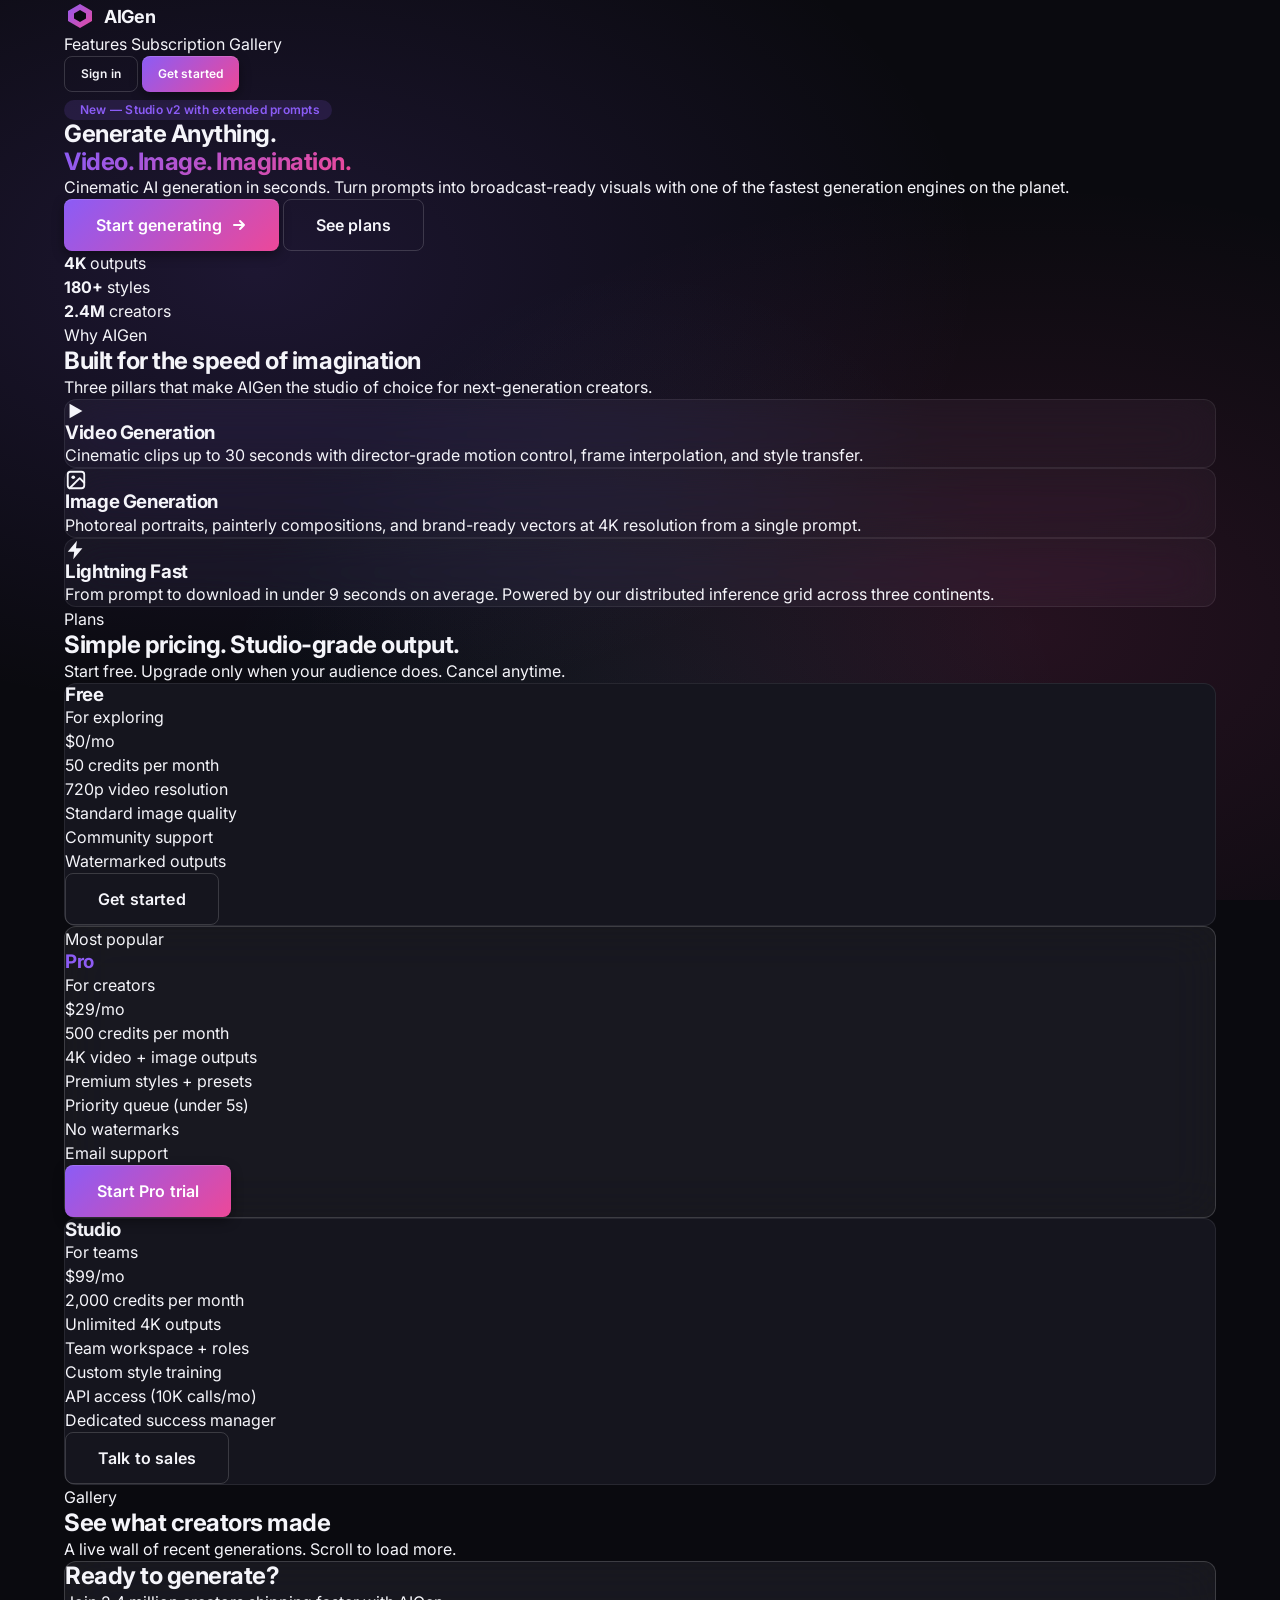
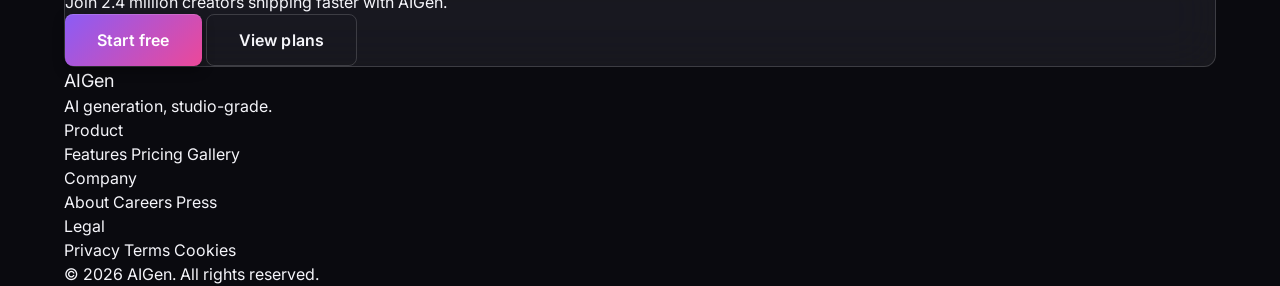
==== index.html @ 41fa5e45 "[Phase 2/Task 1] Add index.html landing structure - Topbar, hero, features, pricing, gallery shell, " ====
<!DOCTYPE html>
<html lang="en">
<head>
    <meta charset="UTF-8" />
    <meta name="viewport" content="width=device-width, initial-scale=1.0" />
    <meta name="description" content="AIGen — Generate stunning videos and images with AI. Cinematic quality in seconds." />
    <title>AIGen — AI Video and Image Generation</title>
    <link rel="stylesheet" href="assets/css/base.css" />
    <link rel="stylesheet" href="assets/css/landing.css" />
</head>
<body class="landing-body">

    <!-- ===================================================================
         Topbar
         =================================================================== -->
    <header class="topbar">
        <div class="topbar-inner container">
            <a href="index.html" class="brand">
                <span class="brand-mark" aria-hidden="true">
                    <svg width="28" height="28" viewBox="0 0 28 28" fill="none">
                        <defs>
                            <linearGradient id="brand-grad" x1="0" y1="0" x2="28" y2="28" gradientUnits="userSpaceOnUse">
                                <stop offset="0%" stop-color="#8B5CF6"/>
                                <stop offset="100%" stop-color="#EC4899"/>
                            </linearGradient>
                        </defs>
                        <path d="M14 2 L26 9 L26 19 L14 26 L2 19 L2 9 Z" fill="url(#brand-grad)" />
                        <path d="M14 8 L20 11.5 L20 16.5 L14 20 L8 16.5 L8 11.5 Z" fill="#0A0A0F" />
                    </svg>
                </span>
                <span class="brand-name">AIGen</span>
            </a>

            <nav class="topbar-nav" aria-label="Primary">
                <a href="#features" class="nav-link">Features</a>
                <a href="#subscription" class="nav-link">Subscription</a>
                <a href="#gallery" class="nav-link">Gallery</a>
            </nav>

            <div class="topbar-actions">
                <a href="login.html" class="btn btn-ghost btn-sm">Sign in</a>
                <a href="login.html" class="btn btn-primary btn-sm">Get started</a>
            </div>
        </div>
    </header>

    <main>
        <!-- ===============================================================
             Hero
             =============================================================== -->
        <section class="hero">
            <div class="hero-glow" aria-hidden="true"></div>
            <div class="hero-inner container">
                <span class="eyebrow pill pill-violet">
                    <span class="eyebrow-dot"></span>
                    New — Studio v2 with extended prompts
                </span>
                <h1 class="hero-title">
                    Generate Anything.<br/>
                    <span class="gradient-text">Video. Image. Imagination.</span>
                </h1>
                <p class="hero-sub">
                    Cinematic AI generation in seconds. Turn prompts into broadcast-ready
                    visuals with one of the fastest generation engines on the planet.
                </p>
                <div class="hero-actions">
                    <a href="login.html" class="btn btn-primary btn-lg">
                        Start generating
                        <svg width="16" height="16" viewBox="0 0 16 16" fill="none" aria-hidden="true">
                            <path d="M3 8h10M9 4l4 4-4 4" stroke="currentColor" stroke-width="2" stroke-linecap="round" stroke-linejoin="round"/>
                        </svg>
                    </a>
                    <a href="#subscription" class="btn btn-ghost btn-lg">See plans</a>
                </div>
                <ul class="hero-meta">
                    <li><strong>4K</strong> outputs</li>
                    <li><strong>180+</strong> styles</li>
                    <li><strong>2.4M</strong> creators</li>
                </ul>
            </div>
        </section>

        <!-- ===============================================================
             Features
             =============================================================== -->
        <section class="features" id="features">
            <div class="container">
                <header class="section-head">
                    <p class="section-eyebrow">Why AIGen</p>
                    <h2 class="section-title">Built for the speed of imagination</h2>
                    <p class="section-sub">Three pillars that make AIGen the studio of choice for next-generation creators.</p>
                </header>

                <div class="features-grid">
                    <article class="feature-card glass">
                        <div class="feature-icon" data-tone="violet" aria-hidden="true">
                            <svg width="22" height="22" viewBox="0 0 24 24" fill="none">
                                <path d="M5 4l14 8-14 8V4z" fill="currentColor"/>
                            </svg>
                        </div>
                        <h3 class="feature-title">Video Generation</h3>
                        <p class="feature-text">Cinematic clips up to 30 seconds with director-grade motion control, frame interpolation, and style transfer.</p>
                    </article>

                    <article class="feature-card glass">
                        <div class="feature-icon" data-tone="fuchsia" aria-hidden="true">
                            <svg width="22" height="22" viewBox="0 0 24 24" fill="none">
                                <rect x="3" y="3" width="18" height="18" rx="3" stroke="currentColor" stroke-width="2"/>
                                <circle cx="9" cy="9" r="2" fill="currentColor"/>
                                <path d="M21 15l-5-5L5 21" stroke="currentColor" stroke-width="2" stroke-linecap="round" stroke-linejoin="round"/>
                            </svg>
                        </div>
                        <h3 class="feature-title">Image Generation</h3>
                        <p class="feature-text">Photoreal portraits, painterly compositions, and brand-ready vectors at 4K resolution from a single prompt.</p>
                    </article>

                    <article class="feature-card glass">
                        <div class="feature-icon" data-tone="cyan" aria-hidden="true">
                            <svg width="22" height="22" viewBox="0 0 24 24" fill="none">
                                <path d="M13 2L3 14h7l-1 8 10-12h-7l1-8z" fill="currentColor"/>
                            </svg>
                        </div>
                        <h3 class="feature-title">Lightning Fast</h3>
                        <p class="feature-text">From prompt to download in under 9 seconds on average. Powered by our distributed inference grid across three continents.</p>
                    </article>
                </div>
            </div>
        </section>

        <!-- ===============================================================
             Pricing / Subscription
             =============================================================== -->
        <section class="pricing" id="subscription">
            <div class="container">
                <header class="section-head">
                    <p class="section-eyebrow">Plans</p>
                    <h2 class="section-title">Simple pricing. Studio-grade output.</h2>
                    <p class="section-sub">Start free. Upgrade only when your audience does. Cancel anytime.</p>
                </header>

                <div class="pricing-grid">
                    <article class="pricing-card surface">
                        <header class="pricing-head">
                            <h3 class="pricing-name">Free</h3>
                            <p class="pricing-tag">For exploring</p>
                        </header>
                        <p class="pricing-price"><span class="price-amount">$0</span><span class="price-period">/mo</span></p>
                        <ul class="pricing-features">
                            <li>50 credits per month</li>
                            <li>720p video resolution</li>
                            <li>Standard image quality</li>
                            <li>Community support</li>
                            <li>Watermarked outputs</li>
                        </ul>
                        <a href="login.html" class="btn btn-ghost btn-lg pricing-cta">Get started</a>
                    </article>

                    <article class="pricing-card pricing-card-featured glass-strong">
                        <span class="pricing-badge">Most popular</span>
                        <header class="pricing-head">
                            <h3 class="pricing-name gradient-text">Pro</h3>
                            <p class="pricing-tag">For creators</p>
                        </header>
                        <p class="pricing-price"><span class="price-amount">$29</span><span class="price-period">/mo</span></p>
                        <ul class="pricing-features">
                            <li>500 credits per month</li>
                            <li>4K video + image outputs</li>
                            <li>Premium styles + presets</li>
                            <li>Priority queue (under 5s)</li>
                            <li>No watermarks</li>
                            <li>Email support</li>
                        </ul>
                        <a href="login.html" class="btn btn-primary btn-lg pricing-cta">Start Pro trial</a>
                    </article>

                    <article class="pricing-card surface">
                        <header class="pricing-head">
                            <h3 class="pricing-name">Studio</h3>
                            <p class="pricing-tag">For teams</p>
                        </header>
                        <p class="pricing-price"><span class="price-amount">$99</span><span class="price-period">/mo</span></p>
                        <ul class="pricing-features">
                            <li>2,000 credits per month</li>
                            <li>Unlimited 4K outputs</li>
                            <li>Team workspace + roles</li>
                            <li>Custom style training</li>
                            <li>API access (10K calls/mo)</li>
                            <li>Dedicated success manager</li>
                        </ul>
                        <a href="login.html" class="btn btn-ghost btn-lg pricing-cta">Talk to sales</a>
                    </article>
                </div>
            </div>
        </section>

        <!-- ===============================================================
             Gallery (Infinity Scroll)
             =============================================================== -->
        <section class="gallery-section" id="gallery">
            <div class="container">
                <header class="section-head">
                    <p class="section-eyebrow">Gallery</p>
                    <h2 class="section-title">See what creators made</h2>
                    <p class="section-sub">A live wall of recent generations. Scroll to load more.</p>
                </header>

                <div class="gallery" id="gallery-grid" aria-live="polite" aria-label="Generated content gallery">
                    <!-- Cards injected by landing.js -->
                </div>

                <div class="gallery-loader" id="gallery-loader" aria-hidden="true">
                    <span class="loader-dot"></span>
                    <span class="loader-dot"></span>
                    <span class="loader-dot"></span>
                </div>

                <div class="gallery-sentinel" id="gallery-sentinel" aria-hidden="true"></div>
            </div>
        </section>

        <!-- ===============================================================
             Final CTA
             =============================================================== -->
        <section class="cta-band">
            <div class="container">
                <div class="cta-card glass-strong">
                    <h2 class="cta-title">Ready to generate?</h2>
                    <p class="cta-text">Join 2.4 million creators shipping faster with AIGen.</p>
                    <div class="cta-actions">
                        <a href="login.html" class="btn btn-primary btn-lg">Start free</a>
                        <a href="#subscription" class="btn btn-ghost btn-lg">View plans</a>
                    </div>
                </div>
            </div>
        </section>
    </main>

    <!-- ===================================================================
         Footer
         =================================================================== -->
    <footer class="footer">
        <div class="container footer-inner">
            <div class="footer-brand">
                <span class="brand-name">AIGen</span>
                <p class="footer-tag">AI generation, studio-grade.</p>
            </div>
            <nav class="footer-nav" aria-label="Footer">
                <div class="footer-col">
                    <p class="footer-col-title">Product</p>
                    <a href="#features">Features</a>
                    <a href="#subscription">Pricing</a>
                    <a href="#gallery">Gallery</a>
                </div>
                <div class="footer-col">
                    <p class="footer-col-title">Company</p>
                    <a href="#">About</a>
                    <a href="#">Careers</a>
                    <a href="#">Press</a>
                </div>
                <div class="footer-col">
                    <p class="footer-col-title">Legal</p>
                    <a href="#">Privacy</a>
                    <a href="#">Terms</a>
                    <a href="#">Cookies</a>
                </div>
            </nav>
            <p class="footer-copy">&copy; 2026 AIGen. All rights reserved.</p>
        </div>
    </footer>

    <script src="assets/js/landing.js"></script>
</body>
</html>
---- assets/css/base.css ----
/* =========================================================================
   AIGen — Base Stylesheet
   Design tokens, modern reset, typography, utilities
   ========================================================================= */

@import url('https://fonts.googleapis.com/css2?family=Inter:wght@400;500;600;700;800&display=swap');

/* -------------------------------------------------------------------------
   Design Tokens
   ------------------------------------------------------------------------- */
:root {
    /* Surfaces (dark theme) */
    --bg-base:        #0A0A0F;
    --bg-elevated:    #15151E;
    --bg-elevated-2:  #1F1F2E;
    --bg-overlay:     rgba(10, 10, 15, 0.72);

    /* Borders */
    --border:         rgba(255, 255, 255, 0.08);
    --border-strong:  rgba(255, 255, 255, 0.16);
    --border-focus:   rgba(139, 92, 246, 0.5);

    /* Text */
    --text-primary:   #F5F5FA;
    --text-secondary: #A4A4B5;
    --text-tertiary:  #6E6E80;
    --text-disabled:  #4A4A58;

    /* Accents */
    --accent-violet:  #8B5CF6;
    --accent-fuchsia: #EC4899;
    --accent-cyan:    #22D3EE;
    --accent-emerald: #10B981;

    /* Status */
    --success: #22C55E;
    --warning: #F59E0B;
    --danger:  #EF4444;
    --info:    #3B82F6;

    /* Gradients */
    --gradient-primary: linear-gradient(135deg, #8B5CF6 0%, #EC4899 100%);
    --gradient-cyan:    linear-gradient(135deg, #22D3EE 0%, #8B5CF6 100%);
    --gradient-glow:    radial-gradient(ellipse at center, rgba(139, 92, 246, 0.25) 0%, transparent 70%);
    --gradient-mesh:    radial-gradient(at 20% 30%, rgba(139, 92, 246, 0.15) 0%, transparent 50%),
                        radial-gradient(at 80% 70%, rgba(236, 72, 153, 0.12) 0%, transparent 50%),
                        radial-gradient(at 50% 100%, rgba(34, 211, 238, 0.08) 0%, transparent 50%);

    /* Spacing — 4px grid */
    --space-1:  4px;
    --space-2:  8px;
    --space-3:  12px;
    --space-4:  16px;
    --space-5:  24px;
    --space-6:  32px;
    --space-7:  48px;
    --space-8:  64px;
    --space-9:  96px;
    --space-10: 128px;

    /* Radius */
    --radius-xs:   4px;
    --radius-sm:   8px;
    --radius-md:   12px;
    --radius-lg:   16px;
    --radius-xl:   24px;
    --radius-pill: 999px;

    /* Typography */
    --font-sans: 'Inter', -apple-system, BlinkMacSystemFont, 'Segoe UI', Roboto, sans-serif;
    --font-mono: 'JetBrains Mono', ui-monospace, 'SF Mono', Menlo, Consolas, monospace;

    --fs-xs:   0.75rem;   /* 12px */
    --fs-sm:   0.875rem;  /* 14px */
    --fs-base: 1rem;      /* 16px */
    --fs-md:   1.125rem;  /* 18px */
    --fs-lg:   1.25rem;   /* 20px */
    --fs-xl:   1.5rem;    /* 24px */
    --fs-2xl:  2rem;      /* 32px */
    --fs-3xl:  2.5rem;    /* 40px */
    --fs-4xl:  3rem;      /* 48px */
    --fs-5xl:  4rem;      /* 64px */

    --lh-tight:   1.15;
    --lh-snug:    1.3;
    --lh-normal:  1.5;
    --lh-relaxed: 1.7;

    --fw-normal:   400;
    --fw-medium:   500;
    --fw-semibold: 600;
    --fw-bold:     700;
    --fw-black:    800;

    /* Motion */
    --motion-fast:  150ms;
    --motion-base:  200ms;
    --motion-slow:  400ms;
    --ease-out:     cubic-bezier(0.16, 1, 0.3, 1);
    --ease-in-out:  cubic-bezier(0.65, 0, 0.35, 1);
    --ease-spring:  cubic-bezier(0.34, 1.56, 0.64, 1);

    /* Shadows */
    --shadow-sm:    0 1px 2px rgba(0, 0, 0, 0.4);
    --shadow-md:    0 4px 12px rgba(0, 0, 0, 0.4);
    --shadow-lg:    0 12px 32px rgba(0, 0, 0, 0.5);
    --shadow-glow:  0 8px 32px rgba(139, 92, 246, 0.35);
    --shadow-glow-pink: 0 8px 32px rgba(236, 72, 153, 0.3);

    /* Layout */
    --max-content:  1200px;
    --max-narrow:   720px;
    --sidebar-w:    260px;
    --topbar-h:     64px;

    /* Z-index */
    --z-base:    1;
    --z-sticky:  100;
    --z-overlay: 500;
    --z-modal:   1000;
    --z-toast:   2000;
}

/* -------------------------------------------------------------------------
   Modern Reset
   ------------------------------------------------------------------------- */
*, *::before, *::after {
    box-sizing: border-box;
}

* {
    margin: 0;
    padding: 0;
}

html {
    -webkit-text-size-adjust: 100%;
    -webkit-font-smoothing: antialiased;
    -moz-osx-font-smoothing: grayscale;
    text-rendering: optimizeLegibility;
    scroll-behavior: smooth;
}

body {
    min-height: 100vh;
    line-height: var(--lh-normal);
    font-family: var(--font-sans);
    font-size: var(--fs-base);
    font-weight: var(--fw-normal);
    color: var(--text-primary);
    background-color: var(--bg-base);
    background-image: var(--gradient-mesh);
    background-attachment: fixed;
    overflow-x: hidden;
}

img, picture, video, canvas, svg {
    display: block;
    max-width: 100%;
}

input, button, textarea, select {
    font: inherit;
    color: inherit;
}

button {
    cursor: pointer;
    background: none;
    border: none;
}

a {
    color: inherit;
    text-decoration: none;
}

ul, ol {
    list-style: none;
}

h1, h2, h3, h4, h5, h6 {
    line-height: var(--lh-tight);
    font-weight: var(--fw-bold);
    letter-spacing: -0.02em;
}

p {
    text-wrap: pretty;
}

#root, #__next {
    isolation: isolate;
}

/* -------------------------------------------------------------------------
   Typography Utilities
   ------------------------------------------------------------------------- */
.text-xs   { font-size: var(--fs-xs); }
.text-sm   { font-size: var(--fs-sm); }
.text-base { font-size: var(--fs-base); }
.text-md   { font-size: var(--fs-md); }
.text-lg   { font-size: var(--fs-lg); }
.text-xl   { font-size: var(--fs-xl); }
.text-2xl  { font-size: var(--fs-2xl); }
.text-3xl  { font-size: var(--fs-3xl); }
.text-4xl  { font-size: var(--fs-4xl); }
.text-5xl  { font-size: var(--fs-5xl); }

.text-muted   { color: var(--text-secondary); }
.text-subtle  { color: var(--text-tertiary); }
.text-success { color: var(--success); }
.text-warning { color: var(--warning); }
.text-danger  { color: var(--danger); }

.font-medium   { font-weight: var(--fw-medium); }
.font-semibold { font-weight: var(--fw-semibold); }
.font-bold     { font-weight: var(--fw-bold); }
.font-black    { font-weight: var(--fw-black); }

.gradient-text {
    background: var(--gradient-primary);
    background-clip: text;
    -webkit-background-clip: text;
    color: transparent;
    -webkit-text-fill-color: transparent;
}

.gradient-text-cyan {
    background: var(--gradient-cyan);
    background-clip: text;
    -webkit-background-clip: text;
    color: transparent;
    -webkit-text-fill-color: transparent;
}

/* -------------------------------------------------------------------------
   Glass / Surface Utilities
   ------------------------------------------------------------------------- */
.glass {
    background: rgba(255, 255, 255, 0.04);
    border: 1px solid var(--border);
    backdrop-filter: blur(20px) saturate(150%);
    -webkit-backdrop-filter: blur(20px) saturate(150%);
    border-radius: var(--radius-md);
}

.glass-strong {
    background: rgba(255, 255, 255, 0.06);
    border: 1px solid var(--border-strong);
    backdrop-filter: blur(24px) saturate(180%);
    -webkit-backdrop-filter: blur(24px) saturate(180%);
    border-radius: var(--radius-md);
}

.surface {
    background-color: var(--bg-elevated);
    border: 1px solid var(--border);
    border-radius: var(--radius-md);
}

.surface-2 {
    background-color: var(--bg-elevated-2);
    border: 1px solid var(--border);
    border-radius: var(--radius-md);
}

/* -------------------------------------------------------------------------
   Button Components
   ------------------------------------------------------------------------- */
.btn {
    display: inline-flex;
    align-items: center;
    justify-content: center;
    gap: var(--space-2);
    height: 44px;
    padding: 0 var(--space-5);
    border-radius: var(--radius-sm);
    font-size: var(--fs-sm);
    font-weight: var(--fw-semibold);
    line-height: 1;
    letter-spacing: 0.01em;
    white-space: nowrap;
    transition: transform var(--motion-base) var(--ease-out),
                background var(--motion-base) var(--ease-out),
                box-shadow var(--motion-base) var(--ease-out),
                border-color var(--motion-base) var(--ease-out);
    user-select: none;
}

.btn:focus-visible {
    outline: 2px solid var(--accent-violet);
    outline-offset: 2px;
}

.btn-primary {
    background: var(--gradient-primary);
    color: #FFFFFF;
    box-shadow: var(--shadow-md), inset 0 1px 0 rgba(255, 255, 255, 0.15);
}

.btn-primary:hover {
    transform: translateY(-1px);
    box-shadow: var(--shadow-glow), inset 0 1px 0 rgba(255, 255, 255, 0.2);
}

.btn-primary:active {
    transform: translateY(0);
}

.btn-ghost {
    background: transparent;
    color: var(--text-primary);
    border: 1px solid var(--border-strong);
}

.btn-ghost:hover {
    background: rgba(255, 255, 255, 0.04);
    border-color: var(--border-focus);
}

.btn-sm {
    height: 36px;
    padding: 0 var(--space-4);
    font-size: var(--fs-xs);
}

.btn-lg {
    height: 52px;
    padding: 0 var(--space-6);
    font-size: var(--fs-base);
}

/* -------------------------------------------------------------------------
   Form Inputs
   ------------------------------------------------------------------------- */
.input,
input[type="text"],
input[type="email"],
input[type="password"],
input[type="search"],
textarea,
select {
    width: 100%;
    height: 44px;
    padding: 0 var(--space-4);
    background: rgba(255, 255, 255, 0.03);
    border: 1px solid var(--border);
    border-radius: var(--radius-sm);
    color: var(--text-primary);
    font-size: var(--fs-sm);
    font-family: var(--font-sans);
    transition: border-color var(--motion-base) var(--ease-out),
                background var(--motion-base) var(--ease-out),
                box-shadow var(--motion-base) var(--ease-out);
}

textarea {
    height: auto;
    min-height: 96px;
    padding: var(--space-3) var(--space-4);
    line-height: var(--lh-normal);
    resize: vertical;
}

.input:focus,
input:focus,
textarea:focus,
select:focus {
    outline: none;
    border-color: var(--border-focus);
    background: rgba(255, 255, 255, 0.05);
    box-shadow: 0 0 0 3px rgba(139, 92, 246, 0.18);
}

.input::placeholder,
input::placeholder,
textarea::placeholder {
    color: var(--text-tertiary);
}

select {
    appearance: none;
    background-image: url("data:image/svg+xml;charset=utf-8,%3Csvg xmlns='http://www.w3.org/2000/svg' width='12' height='8' viewBox='0 0 12 8' fill='none'%3E%3Cpath d='M1 1L6 6L11 1' stroke='%23A4A4B5' stroke-width='1.5' stroke-linecap='round'/%3E%3C/svg%3E");
    background-repeat: no-repeat;
    background-position: right var(--space-4) center;
    padding-right: var(--space-7);
}

label {
    display: block;
    margin-bottom: var(--space-2);
    font-size: var(--fs-xs);
    font-weight: var(--fw-medium);
    color: var(--text-secondary);
    text-transform: uppercase;
    letter-spacing: 0.06em;
}

.field {
    margin-bottom: var(--space-4);
}

/* -------------------------------------------------------------------------
   Layout Helpers
   ------------------------------------------------------------------------- */
.container {
    width: 100%;
    max-width: var(--max-content);
    margin-inline: auto;
    padding-inline: var(--space-5);
}

.container-narrow {
    width: 100%;
    max-width: var(--max-narrow);
    margin-inline: auto;
    padding-inline: var(--space-5);
}

.stack > * + * { margin-top: var(--space-4); }
.stack-sm > * + * { margin-top: var(--space-2); }
.stack-lg > * + * { margin-top: var(--space-6); }

.cluster {
    display: flex;
    flex-wrap: wrap;
    gap: var(--space-3);
    align-items: center;
}

.flex-row    { display: flex; }
.flex-col    { display: flex; flex-direction: column; }
.items-center { align-items: center; }
.justify-between { justify-content: space-between; }
.gap-2 { gap: var(--space-2); }
.gap-3 { gap: var(--space-3); }
.gap-4 { gap: var(--space-4); }
.gap-5 { gap: var(--space-5); }

.hidden { display: none !important; }

/* -------------------------------------------------------------------------
   Brand Lockup (used on landing, login, dashboard sidebars)
   ------------------------------------------------------------------------- */
.brand {
    display: flex;
    align-items: center;
    gap: var(--space-2);
    font-weight: var(--fw-bold);
    letter-spacing: -0.02em;
    color: var(--text-primary);
}

.brand-mark {
    display: inline-flex;
    align-items: center;
    justify-content: center;
    width: 32px;
    height: 32px;
    border-radius: var(--radius-sm);
    flex-shrink: 0;
}

.brand-name {
    font-size: var(--fs-md);
}

/* -------------------------------------------------------------------------
   Pills / Badges
   ------------------------------------------------------------------------- */
.pill {
    display: inline-flex;
    align-items: center;
    gap: var(--space-1);
    padding: var(--space-1) var(--space-3);
    border-radius: var(--radius-pill);
    font-size: var(--fs-xs);
    font-weight: var(--fw-semibold);
    letter-spacing: 0.02em;
    line-height: 1;
}

.pill-success { background: rgba(34, 197, 94, 0.12); color: var(--success); }
.pill-warning { background: rgba(245, 158, 11, 0.12); color: var(--warning); }
.pill-danger  { background: rgba(239, 68, 68, 0.12); color: var(--danger); }
.pill-info    { background: rgba(59, 130, 246, 0.12); color: var(--info); }
.pill-violet  { background: rgba(139, 92, 246, 0.14); color: var(--accent-violet); }

/* -------------------------------------------------------------------------
   Accessibility
   ------------------------------------------------------------------------- */
.sr-only {
    position: absolute;
    width: 1px;
    height: 1px;
    padding: 0;
    margin: -1px;
    overflow: hidden;
    clip: rect(0, 0, 0, 0);
    white-space: nowrap;
    border: 0;
}

:focus-visible {
    outline: 2px solid var(--accent-violet);
    outline-offset: 2px;
    border-radius: var(--radius-xs);
}

@media (prefers-reduced-motion: reduce) {
    *, *::before, *::after {
        animation-duration: 0.01ms !important;
        animation-iteration-count: 1 !important;
        transition-duration: 0.01ms !important;
        scroll-behavior: auto !important;
    }
}

/* -------------------------------------------------------------------------
   Scrollbar (subtle, dark)
   ------------------------------------------------------------------------- */
::-webkit-scrollbar {
    width: 10px;
    height: 10px;
}

::-webkit-scrollbar-track {
    background: var(--bg-elevated);
}

::-webkit-scrollbar-thumb {
    background: rgba(255, 255, 255, 0.08);
    border-radius: var(--radius-pill);
    border: 2px solid var(--bg-elevated);
}

::-webkit-scrollbar-thumb:hover {
    background: rgba(255, 255, 255, 0.16);
}

/* -------------------------------------------------------------------------
   Selection
   ------------------------------------------------------------------------- */
::selection {
    background: rgba(139, 92, 246, 0.4);
    color: var(--text-primary);
}

/* -------------------------------------------------------------------------
   Responsive Breakpoints (use as guides in component CSS)
   --bp-sm:  640px   (small tablet / large phone)
   --bp-md:  768px   (tablet)
   --bp-lg:  1024px  (small laptop)
   --bp-xl:  1280px  (laptop)
   --bp-2xl: 1536px  (desktop)
   ------------------------------------------------------------------------- */
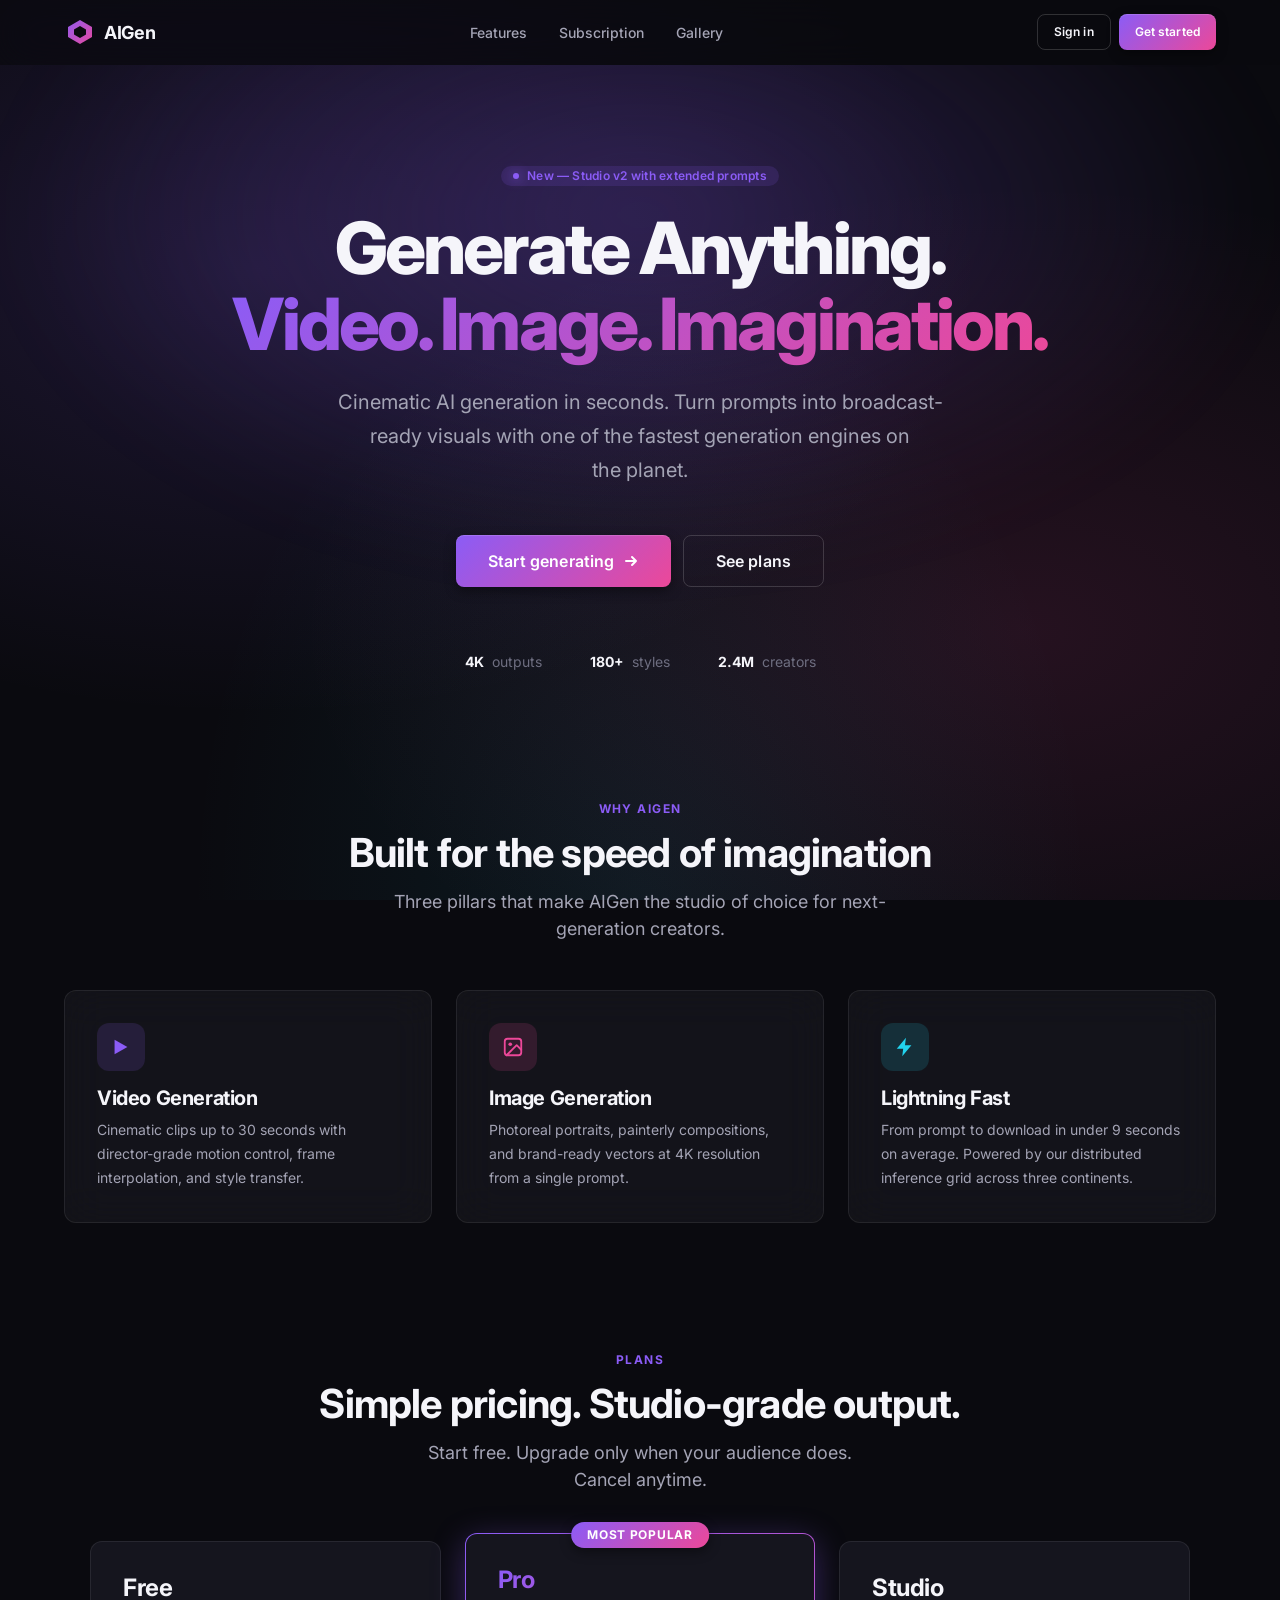
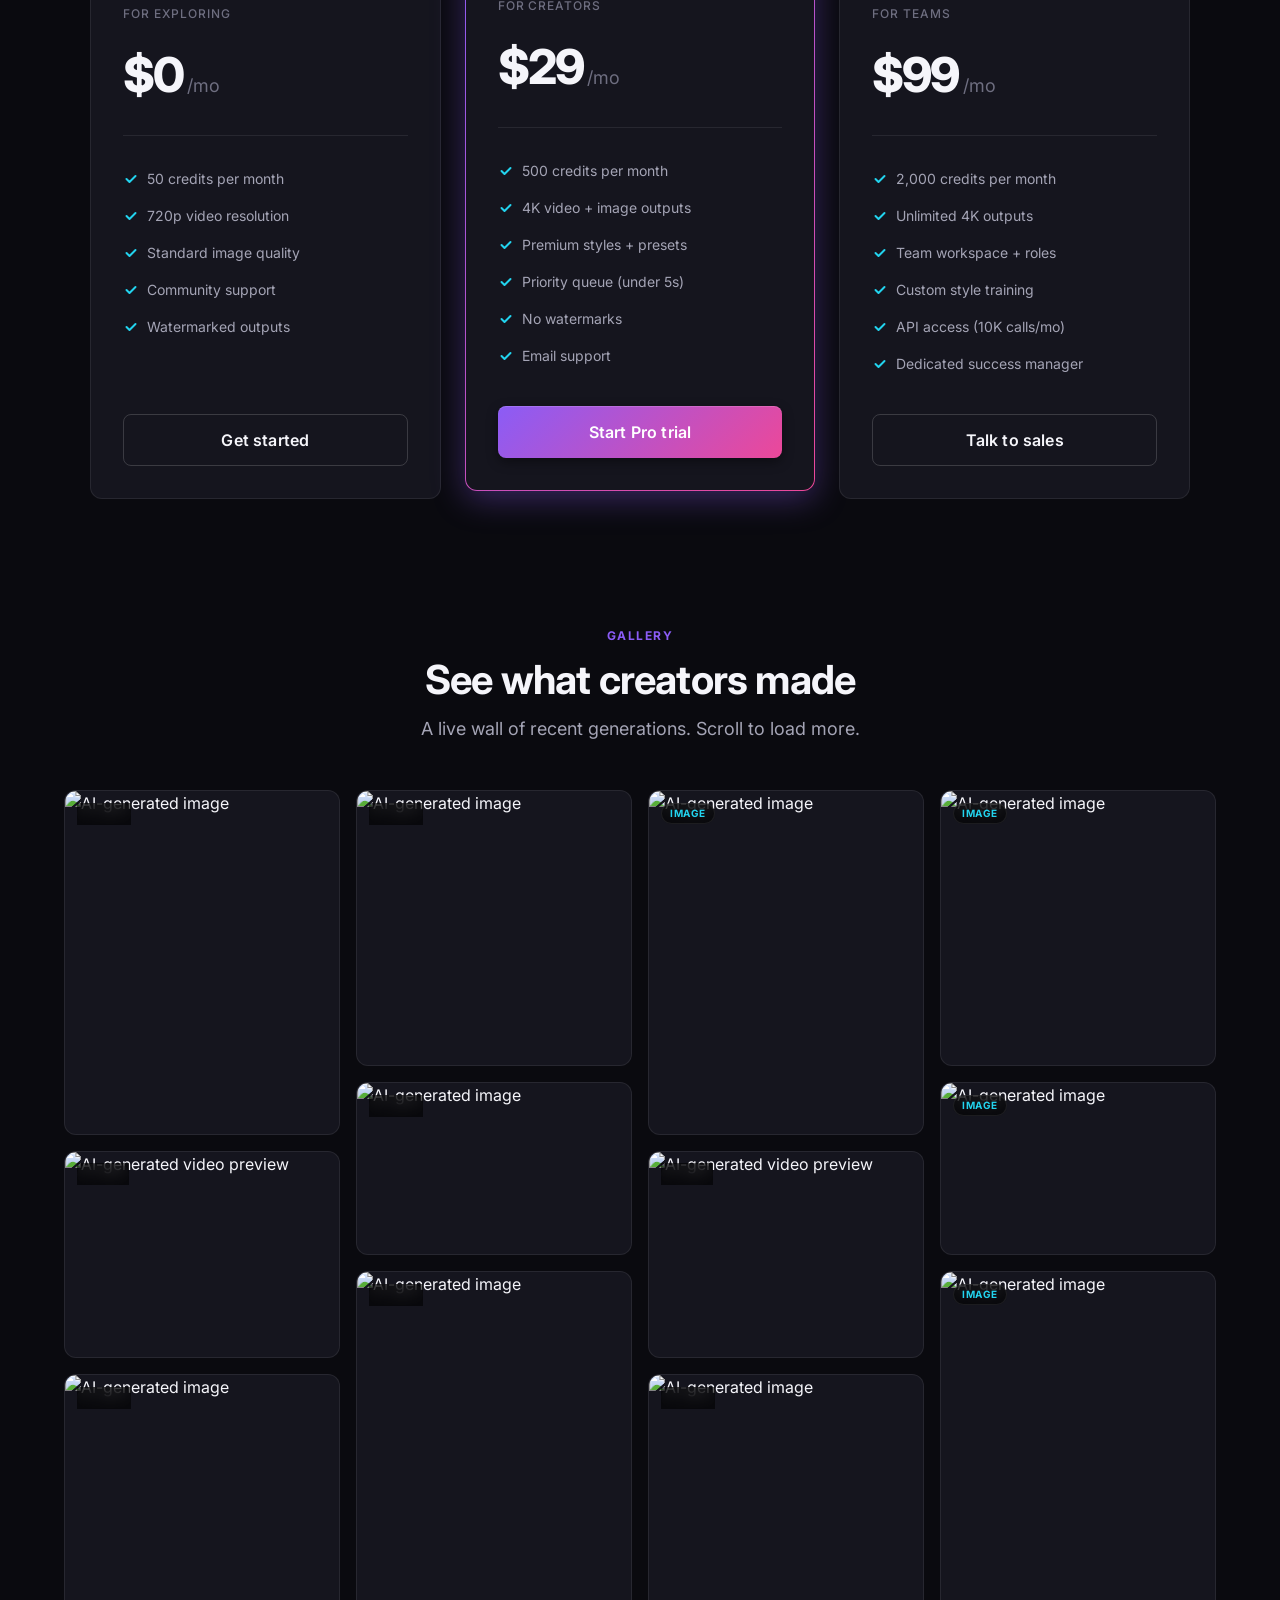
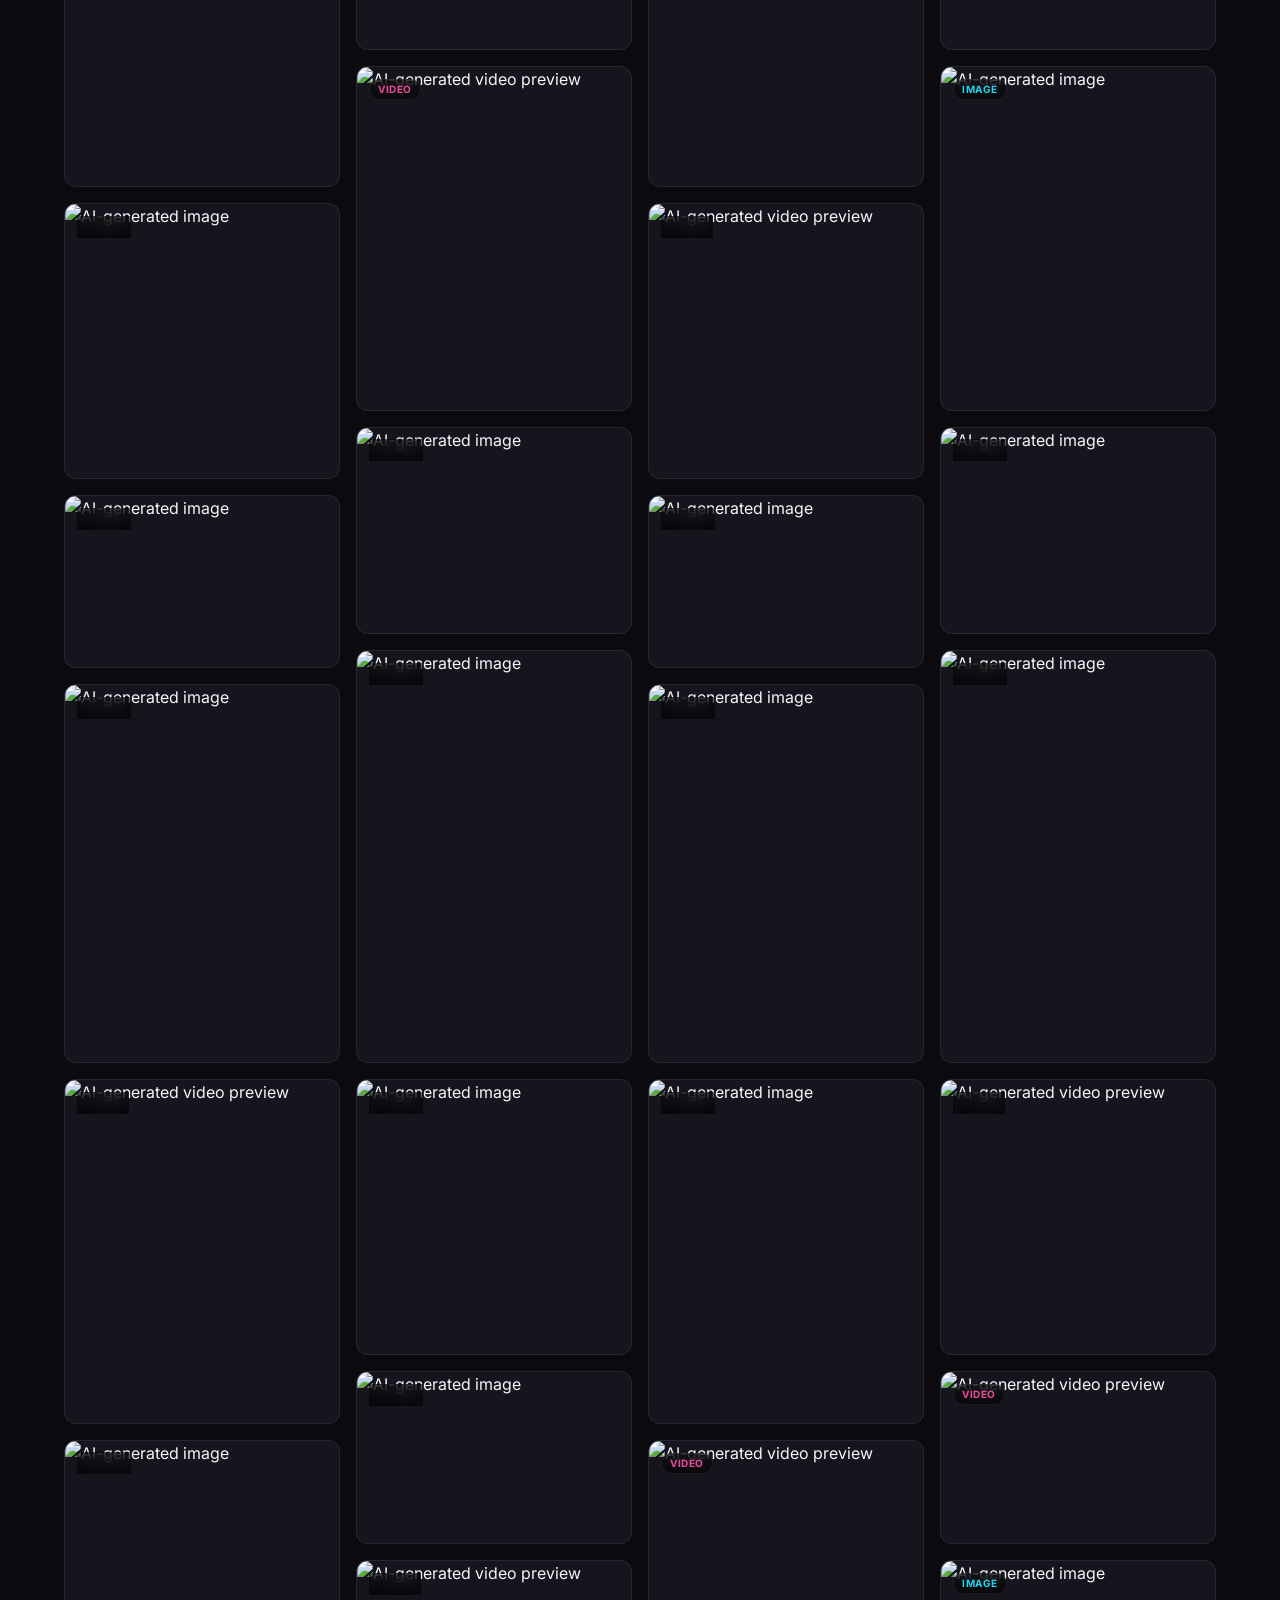
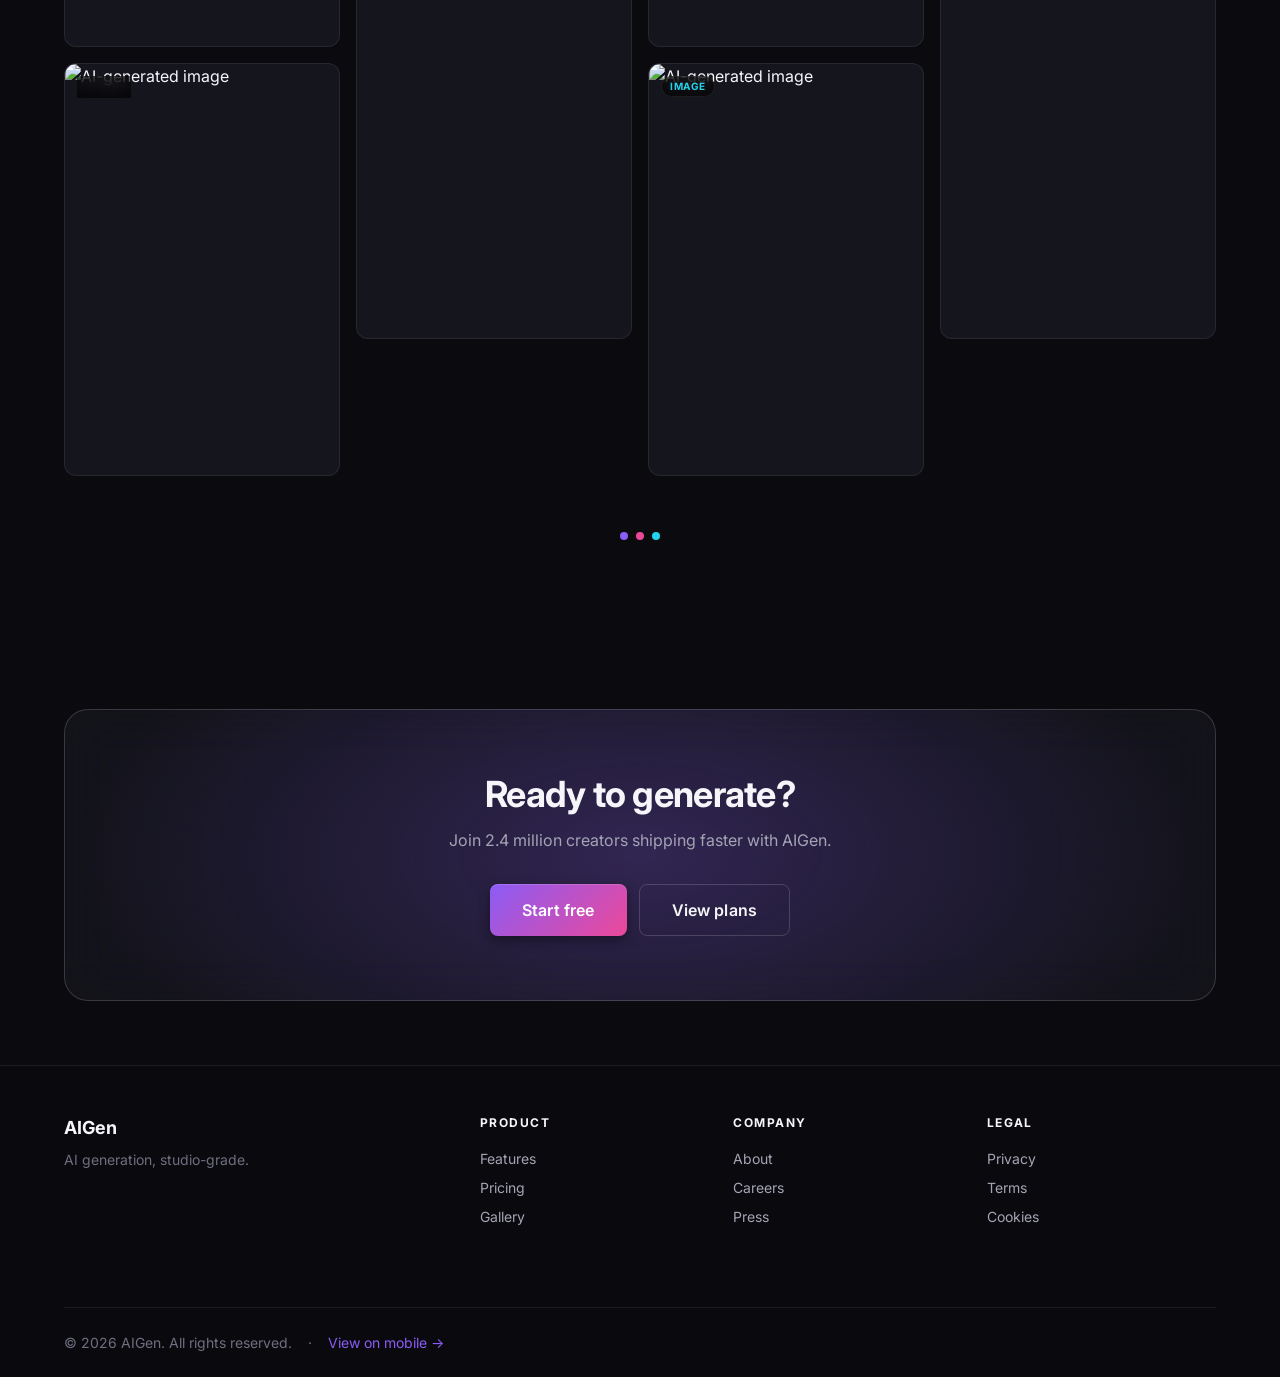
==== commit 760fee2e: "[Phase 7/Task 15] Wire desktop pages to device-route + add View on mobile switch === TECHNICAL CHANG" ====
--- a/index.html
+++ b/index.html
@@ -5,6 +5,7 @@
     <meta name="viewport" content="width=device-width, initial-scale=1.0" />
     <meta name="description" content="AIGen — Generate stunning videos and images with AI. Cinematic quality in seconds." />
     <title>AIGen — AI Video and Image Generation</title>
+    <script src="assets/js/device-route.js"></script>
     <link rel="stylesheet" href="assets/css/base.css" />
     <link rel="stylesheet" href="assets/css/landing.css" />
 </head>
@@ -264,7 +265,11 @@
                     <a href="#">Cookies</a>
                 </div>
             </nav>
-            <p class="footer-copy">&copy; 2026 AIGen. All rights reserved.</p>
+            <p class="footer-copy">
+                &copy; 2026 AIGen. All rights reserved.
+                <span style="margin: 0 var(--space-3); color: var(--text-tertiary);">·</span>
+                <a href="#" onclick="event.preventDefault(); window.AIGenView.switchToMobile();" style="color: var(--accent-violet);">View on mobile →</a>
+            </p>
         </div>
     </footer>
 
--- a/assets/css/landing.css
+++ b/assets/css/landing.css
@@ -0,0 +1,680 @@
+/* =========================================================================
+   AIGen — Landing Stylesheet
+   Topbar, Hero, Features, Pricing, Gallery (infinity scroll), CTA, Footer
+   ========================================================================= */
+
+.landing-body {
+    overflow-x: hidden;
+}
+
+/* -------------------------------------------------------------------------
+   Topbar
+   ------------------------------------------------------------------------- */
+.topbar {
+    position: sticky;
+    top: 0;
+    z-index: var(--z-sticky);
+    background: rgba(10, 10, 15, 0.72);
+    backdrop-filter: blur(20px) saturate(150%);
+    -webkit-backdrop-filter: blur(20px) saturate(150%);
+    border-bottom: 1px solid transparent;
+    transition: border-color var(--motion-base) var(--ease-out),
+                background var(--motion-base) var(--ease-out);
+}
+
+.topbar.topbar-scrolled {
+    background: rgba(10, 10, 15, 0.85);
+    border-bottom-color: var(--border);
+}
+
+.topbar-inner {
+    display: flex;
+    align-items: center;
+    justify-content: space-between;
+    height: var(--topbar-h);
+    gap: var(--space-5);
+}
+
+.brand {
+    display: flex;
+    align-items: center;
+    gap: var(--space-2);
+    font-weight: var(--fw-bold);
+    letter-spacing: -0.02em;
+}
+
+.brand-mark {
+    display: inline-flex;
+    align-items: center;
+    justify-content: center;
+    width: 32px;
+    height: 32px;
+    border-radius: var(--radius-sm);
+    transition: transform var(--motion-base) var(--ease-spring);
+}
+
+.brand:hover .brand-mark {
+    transform: rotate(-12deg) scale(1.05);
+}
+
+.brand-name {
+    font-size: var(--fs-md);
+    color: var(--text-primary);
+}
+
+.topbar-nav {
+    display: flex;
+    align-items: center;
+    gap: var(--space-6);
+}
+
+.nav-link {
+    color: var(--text-secondary);
+    font-size: var(--fs-sm);
+    font-weight: var(--fw-medium);
+    transition: color var(--motion-base) var(--ease-out);
+    position: relative;
+}
+
+.nav-link:hover {
+    color: var(--text-primary);
+}
+
+.nav-link::after {
+    content: '';
+    position: absolute;
+    left: 0;
+    right: 0;
+    bottom: -8px;
+    height: 2px;
+    background: var(--gradient-primary);
+    border-radius: var(--radius-pill);
+    transform: scaleX(0);
+    transform-origin: center;
+    transition: transform var(--motion-base) var(--ease-out);
+}
+
+.nav-link:hover::after {
+    transform: scaleX(0.6);
+}
+
+.topbar-actions {
+    display: flex;
+    align-items: center;
+    gap: var(--space-2);
+}
+
+@media (max-width: 768px) {
+    .topbar-nav {
+        display: none;
+    }
+}
+
+/* -------------------------------------------------------------------------
+   Hero
+   ------------------------------------------------------------------------- */
+.hero {
+    position: relative;
+    padding: var(--space-9) 0 var(--space-8);
+    overflow: hidden;
+}
+
+.hero-glow {
+    position: absolute;
+    inset: -200px 0 auto 0;
+    height: 700px;
+    background: var(--gradient-glow);
+    pointer-events: none;
+    filter: blur(40px);
+    z-index: 0;
+}
+
+.hero-inner {
+    position: relative;
+    text-align: center;
+    z-index: 1;
+}
+
+.eyebrow {
+    display: inline-flex;
+    align-items: center;
+    gap: var(--space-2);
+    margin-bottom: var(--space-5);
+}
+
+.eyebrow-dot {
+    width: 6px;
+    height: 6px;
+    border-radius: var(--radius-pill);
+    background: var(--accent-violet);
+    box-shadow: 0 0 12px var(--accent-violet);
+    animation: pulse-dot 2s var(--ease-in-out) infinite;
+}
+
+@keyframes pulse-dot {
+    0%, 100% { opacity: 1; transform: scale(1); }
+    50%      { opacity: 0.5; transform: scale(0.8); }
+}
+
+.hero-title {
+    font-size: clamp(2.5rem, 5.5vw + 1rem, 4.5rem);
+    font-weight: var(--fw-black);
+    line-height: 1.05;
+    letter-spacing: -0.04em;
+    margin-bottom: var(--space-5);
+}
+
+.hero-sub {
+    font-size: var(--fs-lg);
+    color: var(--text-secondary);
+    max-width: 640px;
+    margin-inline: auto;
+    margin-bottom: var(--space-7);
+    line-height: var(--lh-relaxed);
+}
+
+.hero-actions {
+    display: flex;
+    gap: var(--space-3);
+    justify-content: center;
+    flex-wrap: wrap;
+    margin-bottom: var(--space-8);
+}
+
+.hero-meta {
+    display: flex;
+    gap: var(--space-7);
+    justify-content: center;
+    flex-wrap: wrap;
+    color: var(--text-tertiary);
+    font-size: var(--fs-sm);
+}
+
+.hero-meta strong {
+    color: var(--text-primary);
+    font-weight: var(--fw-bold);
+    margin-right: var(--space-1);
+}
+
+@media (max-width: 640px) {
+    .hero {
+        padding: var(--space-7) 0 var(--space-7);
+    }
+
+    .hero-meta {
+        gap: var(--space-4);
+    }
+}
+
+/* -------------------------------------------------------------------------
+   Section Head (shared)
+   ------------------------------------------------------------------------- */
+.section-head {
+    text-align: center;
+    margin-bottom: var(--space-7);
+}
+
+.section-eyebrow {
+    color: var(--accent-violet);
+    font-size: var(--fs-xs);
+    font-weight: var(--fw-bold);
+    letter-spacing: 0.12em;
+    text-transform: uppercase;
+    margin-bottom: var(--space-3);
+}
+
+.section-title {
+    font-size: clamp(1.75rem, 3vw + 1rem, 2.5rem);
+    line-height: var(--lh-tight);
+    margin-bottom: var(--space-3);
+}
+
+.section-sub {
+    color: var(--text-secondary);
+    font-size: var(--fs-md);
+    max-width: 560px;
+    margin-inline: auto;
+}
+
+/* -------------------------------------------------------------------------
+   Features
+   ------------------------------------------------------------------------- */
+.features {
+    padding: var(--space-8) 0;
+}
+
+.features-grid {
+    display: grid;
+    grid-template-columns: repeat(auto-fit, minmax(280px, 1fr));
+    gap: var(--space-5);
+}
+
+.feature-card {
+    padding: var(--space-6);
+    transition: transform var(--motion-base) var(--ease-out),
+                border-color var(--motion-base) var(--ease-out);
+}
+
+.feature-card:hover {
+    transform: translateY(-4px);
+    border-color: var(--border-strong);
+}
+
+.feature-icon {
+    width: 48px;
+    height: 48px;
+    border-radius: var(--radius-md);
+    display: inline-flex;
+    align-items: center;
+    justify-content: center;
+    margin-bottom: var(--space-4);
+}
+
+.feature-icon[data-tone="violet"] {
+    background: rgba(139, 92, 246, 0.14);
+    color: var(--accent-violet);
+}
+
+.feature-icon[data-tone="fuchsia"] {
+    background: rgba(236, 72, 153, 0.14);
+    color: var(--accent-fuchsia);
+}
+
+.feature-icon[data-tone="cyan"] {
+    background: rgba(34, 211, 238, 0.14);
+    color: var(--accent-cyan);
+}
+
+.feature-title {
+    font-size: var(--fs-lg);
+    margin-bottom: var(--space-2);
+}
+
+.feature-text {
+    color: var(--text-secondary);
+    font-size: var(--fs-sm);
+    line-height: var(--lh-relaxed);
+}
+
+/* -------------------------------------------------------------------------
+   Pricing
+   ------------------------------------------------------------------------- */
+.pricing {
+    padding: var(--space-8) 0;
+}
+
+.pricing-grid {
+    display: grid;
+    grid-template-columns: repeat(auto-fit, minmax(280px, 1fr));
+    gap: var(--space-5);
+    max-width: 1100px;
+    margin-inline: auto;
+}
+
+.pricing-card {
+    position: relative;
+    padding: var(--space-6);
+    display: flex;
+    flex-direction: column;
+    transition: transform var(--motion-base) var(--ease-out),
+                border-color var(--motion-base) var(--ease-out);
+}
+
+.pricing-card:hover {
+    transform: translateY(-4px);
+}
+
+.pricing-card-featured {
+    border: 1px solid transparent;
+    background-image:
+        linear-gradient(var(--bg-elevated), var(--bg-elevated)),
+        var(--gradient-primary);
+    background-origin: border-box;
+    background-clip: padding-box, border-box;
+    box-shadow: var(--shadow-glow);
+    transform: translateY(-8px);
+}
+
+.pricing-card-featured:hover {
+    transform: translateY(-12px);
+}
+
+.pricing-badge {
+    position: absolute;
+    top: -12px;
+    left: 50%;
+    transform: translateX(-50%);
+    padding: var(--space-1) var(--space-4);
+    background: var(--gradient-primary);
+    color: #fff;
+    font-size: var(--fs-xs);
+    font-weight: var(--fw-bold);
+    letter-spacing: 0.06em;
+    text-transform: uppercase;
+    border-radius: var(--radius-pill);
+    box-shadow: var(--shadow-md);
+}
+
+.pricing-head {
+    margin-bottom: var(--space-4);
+}
+
+.pricing-name {
+    font-size: var(--fs-xl);
+    margin-bottom: var(--space-1);
+}
+
+.pricing-tag {
+    color: var(--text-tertiary);
+    font-size: var(--fs-xs);
+    text-transform: uppercase;
+    letter-spacing: 0.08em;
+    font-weight: var(--fw-medium);
+}
+
+.pricing-price {
+    margin-bottom: var(--space-5);
+    padding-bottom: var(--space-5);
+    border-bottom: 1px solid var(--border);
+}
+
+.price-amount {
+    font-size: var(--fs-4xl);
+    font-weight: var(--fw-black);
+    letter-spacing: -0.04em;
+}
+
+.price-period {
+    color: var(--text-tertiary);
+    font-size: var(--fs-md);
+    margin-left: var(--space-1);
+}
+
+.pricing-features {
+    list-style: none;
+    padding: 0;
+    margin: 0 0 var(--space-6) 0;
+    flex: 1;
+}
+
+.pricing-features li {
+    padding: var(--space-2) 0;
+    color: var(--text-secondary);
+    font-size: var(--fs-sm);
+    display: flex;
+    align-items: center;
+    gap: var(--space-2);
+}
+
+.pricing-features li::before {
+    content: '';
+    width: 16px;
+    height: 16px;
+    background-image: url("data:image/svg+xml;charset=utf-8,%3Csvg xmlns='http://www.w3.org/2000/svg' width='16' height='16' viewBox='0 0 16 16' fill='none'%3E%3Cpath d='M3.5 8L6.5 11L12.5 5' stroke='%2322D3EE' stroke-width='2' stroke-linecap='round' stroke-linejoin='round'/%3E%3C/svg%3E");
+    background-repeat: no-repeat;
+    background-position: center;
+    flex-shrink: 0;
+}
+
+.pricing-cta {
+    width: 100%;
+}
+
+@media (max-width: 1023px) {
+    .pricing-card-featured {
+        transform: none;
+    }
+
+    .pricing-card-featured:hover {
+        transform: translateY(-4px);
+    }
+}
+
+/* -------------------------------------------------------------------------
+   Gallery (Infinity Scroll)
+   ------------------------------------------------------------------------- */
+.gallery-section {
+    padding: var(--space-8) 0 var(--space-9);
+}
+
+.gallery {
+    column-count: 4;
+    column-gap: var(--space-4);
+    margin-bottom: var(--space-6);
+}
+
+.gallery-item {
+    position: relative;
+    break-inside: avoid;
+    margin-bottom: var(--space-4);
+    border-radius: var(--radius-md);
+    overflow: hidden;
+    background: var(--bg-elevated);
+    border: 1px solid var(--border);
+    cursor: pointer;
+    transition: transform var(--motion-base) var(--ease-out),
+                border-color var(--motion-base) var(--ease-out);
+    opacity: 0;
+    animation: fade-rise 600ms var(--ease-out) forwards;
+}
+
+@keyframes fade-rise {
+    from { opacity: 0; transform: translateY(12px); }
+    to   { opacity: 1; transform: translateY(0); }
+}
+
+.gallery-item:hover {
+    transform: scale(1.02);
+    border-color: var(--border-strong);
+}
+
+.gallery-item img {
+    width: 100%;
+    height: auto;
+    display: block;
+}
+
+.gallery-caption {
+    position: absolute;
+    inset: auto 0 0 0;
+    padding: var(--space-5) var(--space-4) var(--space-3);
+    background: linear-gradient(to top, rgba(10, 10, 15, 0.92) 0%, rgba(10, 10, 15, 0) 100%);
+    display: flex;
+    align-items: end;
+    justify-content: space-between;
+    gap: var(--space-2);
+    opacity: 0;
+    transition: opacity var(--motion-base) var(--ease-out);
+}
+
+.gallery-item:hover .gallery-caption {
+    opacity: 1;
+}
+
+.gallery-caption-title {
+    font-size: var(--fs-sm);
+    font-weight: var(--fw-semibold);
+    color: var(--text-primary);
+}
+
+.gallery-caption-author {
+    font-size: var(--fs-xs);
+    color: var(--text-tertiary);
+}
+
+.gallery-tag {
+    padding: 2px var(--space-2);
+    background: rgba(0, 0, 0, 0.6);
+    backdrop-filter: blur(8px);
+    border: 1px solid var(--border);
+    border-radius: var(--radius-pill);
+    font-size: 10px;
+    font-weight: var(--fw-bold);
+    letter-spacing: 0.06em;
+    text-transform: uppercase;
+    position: absolute;
+    top: var(--space-3);
+    left: var(--space-3);
+}
+
+.gallery-tag-video { color: var(--accent-fuchsia); }
+.gallery-tag-image { color: var(--accent-cyan); }
+
+.gallery-loader {
+    display: flex;
+    justify-content: center;
+    align-items: center;
+    gap: var(--space-2);
+    padding: var(--space-5);
+}
+
+.loader-dot {
+    width: 8px;
+    height: 8px;
+    border-radius: var(--radius-pill);
+    background: var(--accent-violet);
+    animation: bounce-dot 1.2s var(--ease-in-out) infinite;
+}
+
+.loader-dot:nth-child(2) { animation-delay: 0.15s; background: var(--accent-fuchsia); }
+.loader-dot:nth-child(3) { animation-delay: 0.3s;  background: var(--accent-cyan); }
+
+@keyframes bounce-dot {
+    0%, 80%, 100% { transform: translateY(0); opacity: 0.4; }
+    40%           { transform: translateY(-8px); opacity: 1; }
+}
+
+.gallery-sentinel {
+    height: 1px;
+    width: 100%;
+}
+
+@media (max-width: 1023px) {
+    .gallery { column-count: 3; }
+}
+
+@media (max-width: 768px) {
+    .gallery { column-count: 2; }
+}
+
+@media (max-width: 480px) {
+    .gallery { column-count: 1; }
+}
+
+/* -------------------------------------------------------------------------
+   Final CTA Band
+   ------------------------------------------------------------------------- */
+.cta-band {
+    padding: var(--space-7) 0 var(--space-8);
+}
+
+.cta-card {
+    padding: var(--space-8);
+    text-align: center;
+    border-radius: var(--radius-xl);
+    background: rgba(255, 255, 255, 0.04);
+    border: 1px solid var(--border-strong);
+    background-image: var(--gradient-glow);
+    background-size: 100% 200%;
+    background-position: 0 50%;
+}
+
+.cta-title {
+    font-size: clamp(1.5rem, 3vw + 0.5rem, 2.25rem);
+    margin-bottom: var(--space-3);
+}
+
+.cta-text {
+    color: var(--text-secondary);
+    margin-bottom: var(--space-6);
+}
+
+.cta-actions {
+    display: flex;
+    gap: var(--space-3);
+    justify-content: center;
+    flex-wrap: wrap;
+}
+
+/* -------------------------------------------------------------------------
+   Footer
+   ------------------------------------------------------------------------- */
+.footer {
+    border-top: 1px solid var(--border);
+    padding: var(--space-7) 0 var(--space-5);
+    background: rgba(10, 10, 15, 0.5);
+}
+
+.footer-inner {
+    display: grid;
+    grid-template-columns: 1fr 2fr;
+    gap: var(--space-7);
+    align-items: start;
+}
+
+.footer-brand .brand-name {
+    font-size: var(--fs-md);
+    font-weight: var(--fw-bold);
+}
+
+.footer-tag {
+    color: var(--text-tertiary);
+    font-size: var(--fs-sm);
+    margin-top: var(--space-2);
+}
+
+.footer-nav {
+    display: grid;
+    grid-template-columns: repeat(3, 1fr);
+    gap: var(--space-5);
+}
+
+.footer-col {
+    display: flex;
+    flex-direction: column;
+    gap: var(--space-2);
+}
+
+.footer-col-title {
+    color: var(--text-primary);
+    font-size: var(--fs-xs);
+    font-weight: var(--fw-bold);
+    letter-spacing: 0.12em;
+    text-transform: uppercase;
+    margin-bottom: var(--space-2);
+}
+
+.footer-col a {
+    color: var(--text-secondary);
+    font-size: var(--fs-sm);
+    transition: color var(--motion-base) var(--ease-out);
+}
+
+.footer-col a:hover {
+    color: var(--text-primary);
+}
+
+.footer-copy {
+    grid-column: 1 / -1;
+    margin-top: var(--space-6);
+    padding-top: var(--space-5);
+    border-top: 1px solid var(--border);
+    color: var(--text-tertiary);
+    font-size: var(--fs-sm);
+}
+
+@media (max-width: 768px) {
+    .footer-inner {
+        grid-template-columns: 1fr;
+    }
+
+    .footer-nav {
+        grid-template-columns: repeat(3, 1fr);
+    }
+}
+
+@media (max-width: 480px) {
+    .footer-nav {
+        grid-template-columns: 1fr;
+    }
+}
